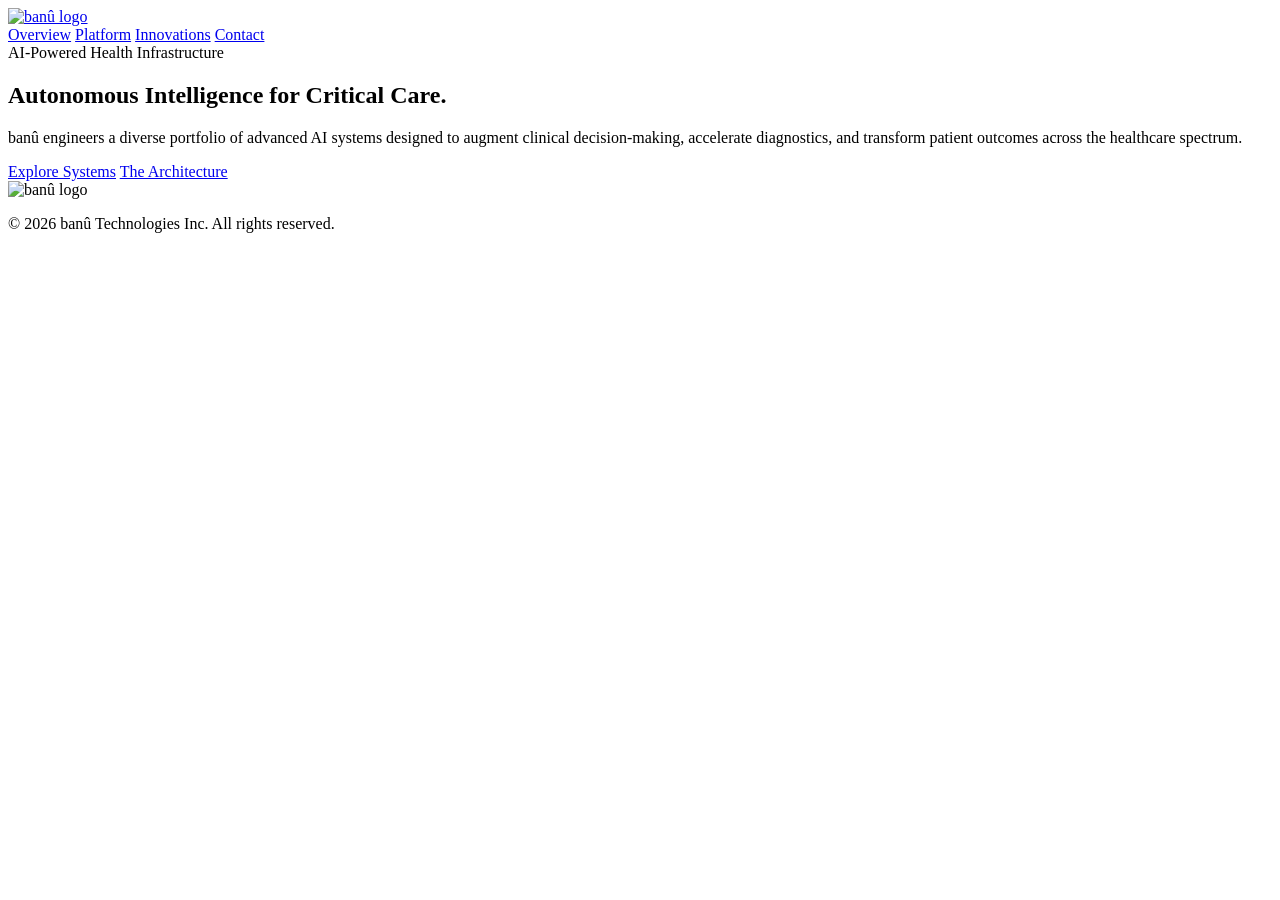
==== index.html @ c71f383e "Add initial HTML structure for the website" ====
<!DOCTYPE html>
<html lang="en">
<head>
    <meta charset="UTF-8">
    <meta name="viewport" content="width=device-width, initial-scale=1.0">
    <title>banû | AI Healthcare Innovation</title>
    <link rel="icon" type="image/png" href="Images/banuFavicon.png">
    <link rel="stylesheet" href="style.css">
    <link rel="preconnect" href="https://fonts.googleapis.com">
    <link rel="preconnect" href="https://fonts.gstatic.com" crossorigin>
    <link href="https://fonts.googleapis.com/css2?family=Inter:wght@300;400;500;600;700&display=swap" rel="stylesheet">
</head>
<body>

    <header>
        <div class="nav-container">
            <a href="index.html" class="logo-link">
                <img src="Images/banuText.png" alt="banû logo" class="logo-img">
            </a>
            <nav class="nav-links">
                <a href="index.html" class="active">Overview</a>
                <a href="platform.html">Platform</a>
                <a href="innovations.html">Innovations</a>
                <a href="contact.html">Contact</a>
            </nav>
        </div>
    </header>

    <section class="hero">
        <div class="hero-content">
            <div class="badge">AI-Powered Health Infrastructure</div>
            <h1>Autonomous Intelligence for Critical Care.</h1>
            <p>banû engineers a diverse portfolio of advanced AI systems designed to augment clinical decision-making, accelerate diagnostics, and transform patient outcomes across the healthcare spectrum.</p>
            <div class="hero-actions">
                <a href="innovations.html" class="btn btn-primary">Explore Systems</a>
                <a href="platform.html" class="btn btn-secondary">The Architecture</a>
            </div>
        </div>
    </section>

    <footer>
        <div class="container footer-content">
            <img src="Images/banuText.png" alt="banû logo" class="footer-logo">
            <p>&copy; 2026 banû Technologies Inc. All rights reserved.</p>
        </div>
    </footer>

    <script src="script.js"></script>
</body>
</html>
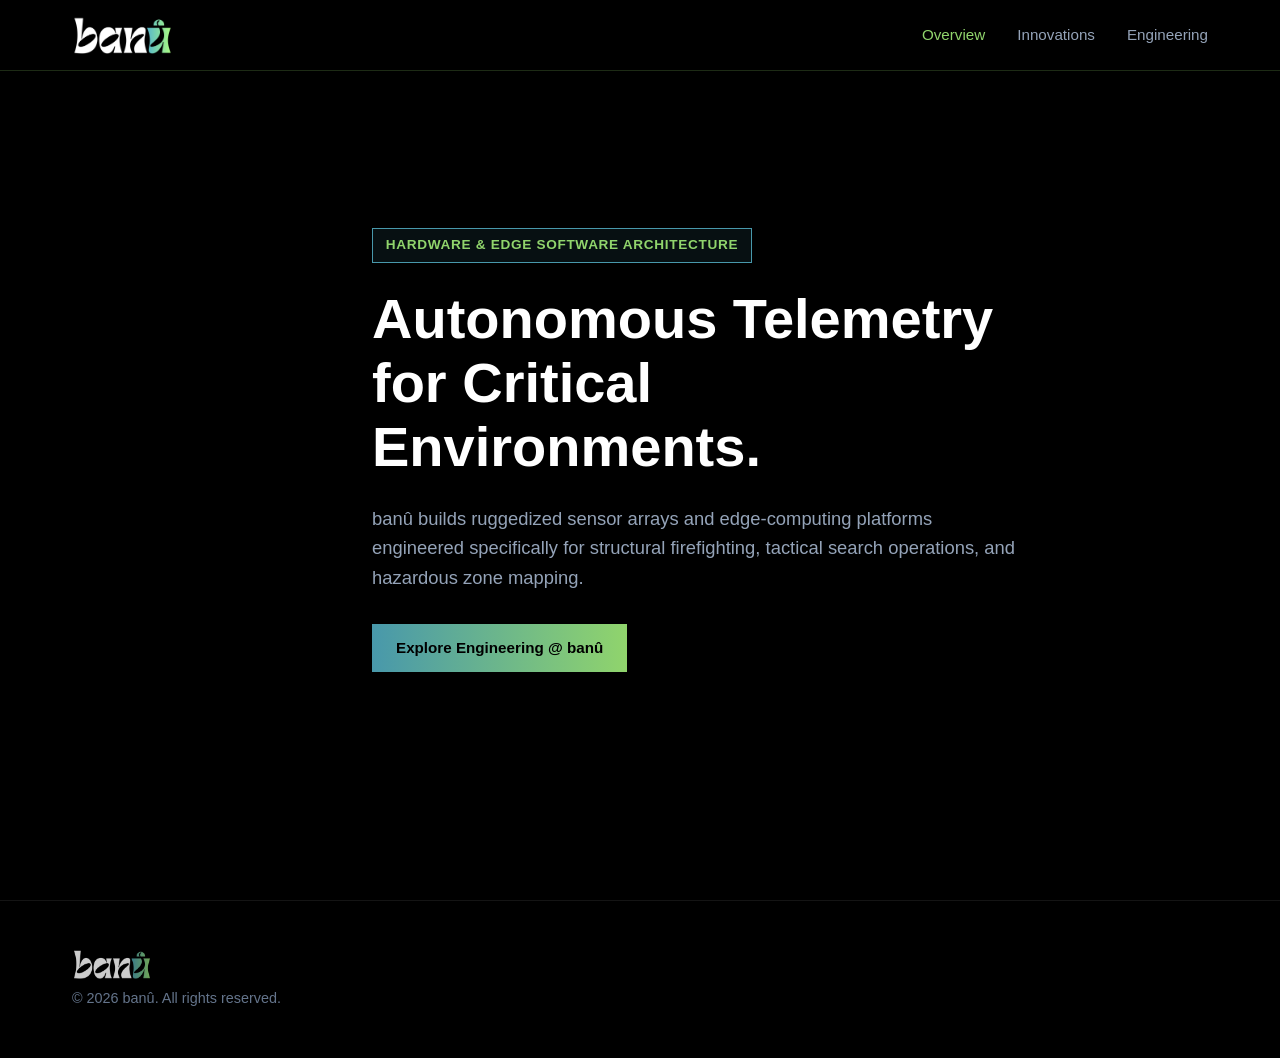
==== commit e12d2628: "Refactor index.html for Autonomous Systems focus Updated the title and content to reflect a shift fr" ====
--- a/index.html
+++ b/index.html
@@ -3,7 +3,7 @@
 <head>
     <meta charset="UTF-8">
     <meta name="viewport" content="width=device-width, initial-scale=1.0">
-    <title>banû | AI Healthcare Innovation</title>
+    <title>banû | Autonomous Systems</title>
     <link rel="icon" type="image/png" href="Images/banuFavicon.png">
     <link rel="stylesheet" href="style.css">
     <link rel="preconnect" href="https://fonts.googleapis.com">
@@ -19,29 +19,29 @@
             </a>
             <nav class="nav-links">
                 <a href="index.html" class="active">Overview</a>
-                <a href="platform.html">Platform</a>
                 <a href="innovations.html">Innovations</a>
-                <a href="contact.html">Contact</a>
+                <a href="engineering.html">Engineering</a>
             </nav>
         </div>
     </header>
 
     <section class="hero">
+        <video autoplay muted loop playsinline class="hero-video-bg">
+            <source src="https://assets.mixkit.co/videos/preview/mixkit-digital-animation-of-screens-with-data-31910-large.mp4" type="video/mp4">
+        </video>
+        <div class="hero-overlay"></div>
         <div class="hero-content">
-            <div class="badge">AI-Powered Health Infrastructure</div>
-            <h1>Autonomous Intelligence for Critical Care.</h1>
-            <p>banû engineers a diverse portfolio of advanced AI systems designed to augment clinical decision-making, accelerate diagnostics, and transform patient outcomes across the healthcare spectrum.</p>
-            <div class="hero-actions">
-                <a href="innovations.html" class="btn btn-primary">Explore Systems</a>
-                <a href="platform.html" class="btn btn-secondary">The Architecture</a>
-            </div>
+            <div class="badge">Hardware & Edge Software Architecture</div>
+            <h1>Autonomous Telemetry for Critical Environments.</h1>
+            <p>banû builds ruggedized sensor arrays and edge-computing platforms engineered specifically for structural firefighting, tactical search operations, and hazardous zone mapping.</p>
+            <a href="engineering.html" class="btn btn-primary">Explore Engineering @ banû</a>
         </div>
     </section>
 
     <footer>
-        <div class="container footer-content">
+        <div class="container footer-container">
             <img src="Images/banuText.png" alt="banû logo" class="footer-logo">
-            <p>&copy; 2026 banû Technologies Inc. All rights reserved.</p>
+            <p>&copy; 2026 banû. All rights reserved.</p>
         </div>
     </footer>
 
--- a/style.css
+++ b/style.css
@@ -0,0 +1,291 @@
+/* Global Reset & Theme */
+* {
+    margin: 0;
+    padding: 0;
+    box-sizing: border-box;
+    font-family: 'Inter', sans-serif;
+    scroll-behavior: smooth;
+    border-radius: 0 !important;
+}
+
+body {
+    background-color: #000000;
+    color: #e2e8f0;
+    line-height: 1.6;
+}
+
+.container {
+    max-width: 1200px;
+    margin: 0 auto;
+    padding: 0 2rem;
+}
+
+/* Header & Navigation */
+header {
+    position: fixed;
+    top: 0;
+    left: 0;
+    width: 100%;
+    background-color: rgba(0, 0, 0, 0.9);
+    backdrop-filter: blur(10px);
+    z-index: 1000;
+    border-bottom: 1px solid rgba(144, 212, 108, 0.2);
+}
+
+.nav-container {
+    max-width: 1200px;
+    margin: 0 auto;
+    padding: 1rem 2rem;
+    display: flex;
+    justify-content: space-between;
+    align-items: center;
+}
+
+.logo-link {
+    display: flex;
+    align-items: center;
+}
+
+.logo-img {
+    height: 38px;
+    width: auto;
+    filter: brightness(1.2);
+}
+
+.nav-links {
+    display: flex;
+    gap: 2rem;
+}
+
+.nav-links a {
+    color: #94a3b8;
+    text-decoration: none;
+    font-size: 0.95rem;
+    font-weight: 500;
+    transition: color 0.2s;
+}
+
+.nav-links a:hover, .nav-links a.active {
+    color: #90d46c;
+}
+
+/* Page Header Spacing */
+.page-header {
+    padding: 10rem 0 4rem 0;
+    background-color: #000000;
+}
+
+.page-header h1 {
+    font-size: 3rem;
+    color: #ffffff;
+    margin-bottom: 1rem;
+}
+
+/* Hero Section */
+.hero {
+    min-height: 100vh;
+    display: flex;
+    align-items: center;
+    position: relative;
+    padding: 0 2rem;
+    max-width: 1200px;
+    margin: 0 auto;
+}
+
+.hero-content {
+    max-width: 650px;
+    z-index: 2;
+}
+
+.badge {
+    display: inline-block;
+    padding: 0.35rem 0.8rem;
+    background: rgba(72, 152, 171, 0.1);
+    color: #90d46c;
+    border: 1px solid #4898ab;
+    font-size: 0.85rem;
+    font-weight: 600;
+    margin-bottom: 1.5rem;
+    text-transform: uppercase;
+    letter-spacing: 0.05em;
+}
+
+.hero h1 {
+    font-size: 3.5rem;
+    font-weight: 700;
+    line-height: 1.15;
+    margin-bottom: 1.5rem;
+    color: #ffffff;
+}
+
+.hero p {
+    font-size: 1.15rem;
+    color: #94a3b8;
+    margin-bottom: 2rem;
+}
+
+.hero-actions {
+    display: flex;
+    gap: 1rem;
+}
+
+.btn {
+    padding: 0.75rem 1.5rem;
+    text-decoration: none;
+    font-weight: 600;
+    font-size: 0.95rem;
+    transition: all 0.2s;
+    display: inline-block;
+    text-align: center;
+    cursor: pointer;
+}
+
+.btn-primary {
+    background: linear-gradient(90deg, #4898ab, #90d46c);
+    color: #000000;
+    border: none;
+}
+
+.btn-primary:hover {
+    opacity: 0.9;
+}
+
+.btn-secondary {
+    background-color: transparent;
+    color: #ffffff;
+    border: 1px solid #4898ab;
+}
+
+.btn-secondary:hover {
+    background-color: rgba(72, 152, 171, 0.1);
+}
+
+/* Grids & Cards */
+.platform, .systems, .contact-section {
+    padding: 6rem 0;
+}
+
+.features-grid, .systems-grid {
+    display: grid;
+    grid-template-columns: repeat(auto-fit, minmax(300px, 1fr));
+    gap: 2rem;
+    margin-top: 3rem;
+}
+
+.feature-card, .system-card {
+    background: #0a0a0a;
+    border: 1px solid #1a252a;
+    padding: 2.5rem;
+    transition: all 0.2s ease;
+}
+
+.feature-card:hover, .system-card:hover {
+    border-color: #4898ab;
+}
+
+/* Geometric Icon Element replacing emojis */
+.card-icon {
+    width: 24px;
+    height: 24px;
+    background: linear-gradient(90deg, #4898ab, #90d46c);
+    margin-bottom: 1.25rem;
+}
+
+.feature-card h3, .system-card h3 {
+    font-size: 1.25rem;
+    color: #ffffff;
+    margin-bottom: 0.75rem;
+}
+
+.feature-card p, .system-card p {
+    color: #94a3b8;
+    font-size: 0.95rem;
+}
+
+.system-tag {
+    font-size: 0.75rem;
+    font-weight: 700;
+    text-transform: uppercase;
+    letter-spacing: 0.1em;
+    color: #90d46c;
+    margin-bottom: 1rem;
+    display: block;
+}
+
+.system-status {
+    font-size: 0.85rem;
+    color: #64748b;
+    font-weight: 500;
+    border-top: 1px solid rgba(255, 255, 255, 0.05);
+    padding-top: 1rem;
+    margin-top: 2rem;
+    display: block;
+}
+
+/* Contact Box */
+.contact-box {
+    max-width: 600px;
+    background: #0a0a0a;
+    border: 1px solid #1a252a;
+    padding: 3rem;
+    margin: 4rem auto;
+}
+
+#inquiry-form {
+    display: flex;
+    flex-direction: column;
+    gap: 1rem;
+    margin-top: 2rem;
+}
+
+#inquiry-form input {
+    padding: 0.85rem 1rem;
+    background: #000000;
+    border: 1px solid #1a252a;
+    color: #ffffff;
+    font-size: 0.95rem;
+}
+
+#inquiry-form input:focus {
+    outline: none;
+    border-color: #4898ab;
+}
+
+.hidden {
+    display: none;
+}
+
+#form-feedback {
+    margin-top: 1rem;
+    color: #90d46c;
+    font-weight: 500;
+}
+
+/* Footer */
+footer {
+    padding: 3rem 0;
+    border-top: 1px solid rgba(255, 255, 255, 0.08);
+    background-color: #000000;
+}
+
+.footer-content {
+    display: flex;
+    justify-content: space-between;
+    align-items: center;
+}
+
+.footer-logo {
+    height: 30px;
+    opacity: 0.8;
+}
+
+footer p {
+    color: #64748b;
+    font-size: 0.9rem;
+}
+
+@media (max-width: 768px) {
+    .hero h1 { font-size: 2.75rem; }
+    .nav-links { display: none; }
+    .footer-content { flex-direction: column; gap: 1rem; text-align: center; }
+}
